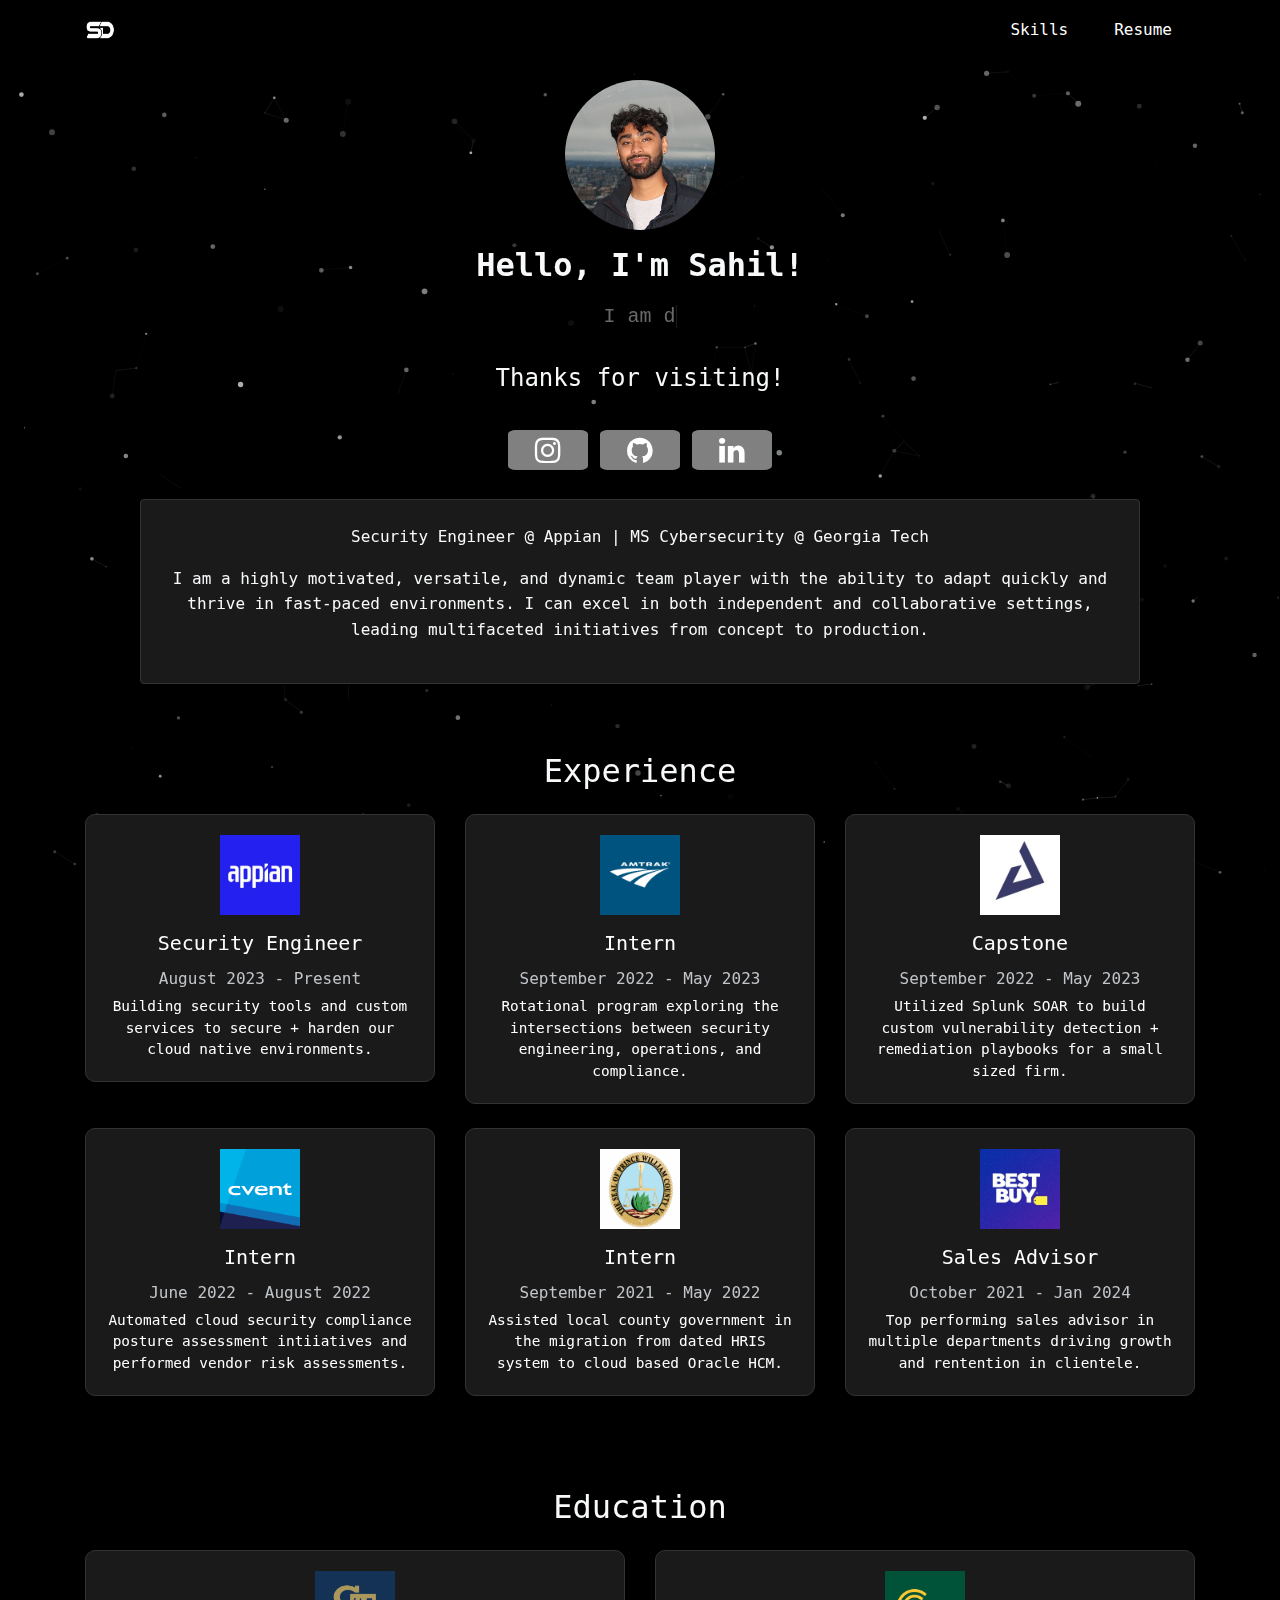
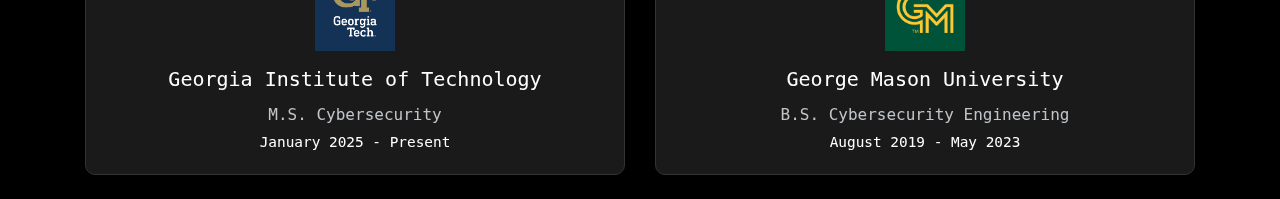
==== index.html @ 2bfe744f "Initial Site Setup" ====
<!DOCTYPE html>
<html lang="en">
   <head>
      <title>Sahil Dharamsi</title>
      <meta charset="UTF-8">
      <meta name="viewport" content="width=device-width, initial-scale=1, shrink-to-fit=yes">
      <link rel="shortcut icon" href="resources/img/jm.jpg">
      <link rel="stylesheet" href="https://stackpath.bootstrapcdn.com/bootstrap/4.3.1/css/bootstrap.min.css" integrity="sha384-ggOyR0iXCbMQv3Xipma34MD+dH/1fQ784/j6cY/iJTQUOhcWr7x9JvoRxT2MZw1T" crossorigin="anonymous">
      <link rel="stylesheet" href="https://cdnjs.cloudflare.com/ajax/libs/font-awesome/4.7.0/css/font-awesome.min.css">
      <link rel="stylesheet" href="resources/css/style.css">
      <script>
         document.addEventListener("DOMContentLoaded", function () {
            fetch("sidebar.html")
               .then(response => response.text())
               .then(data => {
                  document.getElementById("sidebar").innerHTML = data;
               })
               .catch(error => console.error("Error loading sidebar:", error));
         });
      </script>
   </head>
   <body>
      <!-- Sidebar -->
      <div id="sidebar"></div>

      <!-- Particles Background -->
      <div id="particles-js"></div>

      <!-- Main Content -->
      <div class="container-fluid d-flex flex-column align-items-center justify-content-center min-vh-100 text-light">
         <img id="profilepic" src="resources/img/me.jpg" class="rounded-circle img-fluid mb-3" alt="Profile Picture" style="width: 150px; height: 150px;">
         
         <!-- Greeting -->
         <h2 id="hello" class="text-light text-center">Hello, I'm Sahil!</h2>
         <div id="greetingDiv">
            <p id="greeting" class="text-center">
               <a class="typewrite" data-period="2000" data-type='[ "I am dynamic","I am versatile","I am outgoing","I am adaptable","I am strategic"]'>
                  <span class="wrap"></span>
               </a>
            </p>
         </div>

         <!-- Thank You Section -->
         <div class="mt-3 text-center">
            <h4 class="text-light">Thanks for visiting!</h4>
         </div>

         <!-- Social Links -->
         <div class="mt-4 text-center">
            <ul id="socials" class="list-inline">
               <li class="list-inline-item"><a href="https://www.instagram.com/sahildharamsi/" class="fa fa-instagram"></a></li>
               <li class="list-inline-item"><a href="https://github.com/sdharamsi1" class="fa fa-github"></a></li>
               <li class="list-inline-item"><a href="https://www.linkedin.com/in/sahildharamsi/" class="fa fa-linkedin"></a></li>
            </ul>
         </div>

      <!-- About Paragraph Box -->
        <div class="container mt-4">
            <div class="about-box p-4 text-light text-center rounded">
            <p>
                Security Engineer @ Appian | MS Cybersecurity @ Georgia Tech
            </p>
            <p>
                I am a highly motivated, versatile, and dynamic team player with the ability to adapt quickly and thrive in fast-paced environments. I can excel in both independent and collaborative settings, leading multifaceted initiatives from concept to production.
            </p>
            </div>
        </div>

      <!-- Work Experience Section -->
      <div class="container mt-5">
        <h2 class="text-light text-center">Experience</h2>
        <div class="row mt-4">
           <div class="col-md-4 mb-4">
              <div class="card shadow-sm custom-card">
                 <div class="card-body">
                    <img src="resources/img/experiences/appian.jpg" alt="Appian Logo" class="company-logo mb-3">
                    <h5 class="card-title">Security Engineer</h5>
                    <h6 class="card-subtitle mb-2">August 2023 - Present</h6>
                    <p class="card-text">
                       Building security tools and custom services to secure + harden our cloud native environments.
                    </p>
                 </div>
              </div>
           </div>
           <div class="col-md-4 mb-4">
            <div class="card shadow-sm custom-card">
               <div class="card-body">
                  <img src="resources/img/experiences/amtrak.jpg" alt="Amtrak Logo" class="company-logo mb-3">
                  <h5 class="card-title">Intern</h5>
                  <h6 class="card-subtitle mb-2">September 2022 - May 2023</h6>
                  <p class="card-text">
                     Rotational program exploring the intersections between security engineering, operations, and compliance.
                  </p>
               </div>
            </div>
         </div>
           <div class="col-md-4 mb-4">
            <div class="card shadow-sm custom-card">
               <div class="card-body">
                  <img src="resources/img/experiences/avint.jpg" alt="Avint Logo" class="company-logo mb-3">
                  <h5 class="card-title">Capstone</h5>
                  <h6 class="card-subtitle mb-2">September 2022 - May 2023</h6>
                  <p class="card-text">
                     Utilized Splunk SOAR to build custom vulnerability detection + remediation playbooks for a small sized firm.
                  </p>
               </div>
            </div>
         </div>
           <div class="col-md-4 mb-4">
            <div class="card shadow-sm custom-card">
               <div class="card-body">
                  <img src="resources/img/experiences/cvent.jpg" alt="Cvent Logo" class="company-logo mb-3">
                  <h5 class="card-title">Intern</h5>
                  <h6 class="card-subtitle mb-2">June 2022 - August 2022</h6>
                  <p class="card-text">
                     Automated cloud security compliance posture assessment intiiatives and performed vendor risk assessments.
                  </p>
               </div>
            </div>
         </div>
           <div class="col-md-4 mb-4">
            <div class="card shadow-sm custom-card">
               <div class="card-body">
                  <img src="resources/img/experiences/pwc.jpg" alt="PWC Logo" class="company-logo mb-3">
                  <h5 class="card-title">Intern</h5>
                  <h6 class="card-subtitle mb-2">September 2021 - May 2022</h6>
                  <p class="card-text">
                     Assisted local county government in the migration from dated HRIS system to cloud based Oracle HCM.
                  </p>
               </div>
            </div>
         </div>
           <div class="col-md-4 mb-4">
            <div class="card shadow-sm custom-card">
               <div class="card-body">
                  <img src="resources/img/experiences/bestbuy.jpg" alt="Best Buy Logo" class="company-logo mb-3">
                  <h5 class="card-title">Sales Advisor</h5>
                  <h6 class="card-subtitle mb-2">October 2021 - Jan 2024</h6>
                  <p class="card-text">
                     Top performing sales advisor in multiple departments driving growth and rentention in clientele.
                  </p>
               </div>
            </div>
         </div>
        </div>
     </div>

    <!-- Education Section -->
    <div class="container mt-5">
        <h2 class="text-light text-center">Education</h2>
        <div class="row mt-4">
        <div class="col-md-6 mb-4">
            <div class="card shadow-sm custom-card">
                <div class="card-body">
                    <img src="resources/img/education/gt.jpg" alt="Georgia Tech Logo" class="company-logo mb-3">
                    <h5 class="card-title">Georgia Institute of Technology</h5>
                    <h6 class="card-subtitle mb-2">M.S. Cybersecurity</h6>
                    <p class="card-text">January 2025 - Present</p>
                </div>
            </div>
        </div>
        <div class="col-md-6 mb-4">
            <div class="card shadow-sm custom-card">
                <div class="card-body">
                    <img src="resources/img/education/gmu.jpg" alt="George Mason Logo" class="company-logo mb-3">
                    <h5 class="card-title">George Mason University</h5>
                    <h6 class="card-subtitle mb-2">B.S. Cybersecurity Engineering</h6>
                    <p class="card-text">August 2019 - May 2023</p>
                </div>
            </div>
        </div>
        </div>
    </div>

      <!-- Scripts -->
      <script type="text/javascript" src="js/particles.js"></script>
      <script type="text/javascript" src="js/app.js"></script>
      <script src="https://code.jquery.com/jquery-3.3.1.slim.min.js" integrity="sha384-q8i/X+965DzO0rT7abK41JStQIAqVgRVzpbzo5smXKp4YfRvH+8abtTE1Pi6jizo" crossorigin="anonymous"></script>
      <script src="https://cdnjs.cloudflare.com/ajax/libs/popper.js/1.14.7/umd/popper.min.js" integrity="sha384-UO2eT0CpHqdSJQ6hJty5KVphtPhzWj9WO1clHTMGa3JDZwrnQq4sF86dIHNDz0W1" crossorigin="anonymous"></script>
      <script src="https://stackpath.bootstrapcdn.com/bootstrap/4.3.1/js/bootstrap.min.js" integrity="sha384-JjSmVgyd0p3pXB1rRibZUAYoIIy6OrQ6VrjIEaFf/nJGzIxFDsf4x0xIM+B07jRM" crossorigin="anonymous"></script>
   </body>
</html>
---- resources/css/style.css ----
html{
    max-width: 100% !important;
    overflow-x: hidden !important;
}
body{
    padding: 0;
    margin: 0;
    /* background: #1a1a1a; */
    background: #000000;
    overflow: hidden !important;
    max-width: 100% !important;
    max-height: 100% !important;
    color: #c1c5c9;
    font-family: "DejaVu Sans Mono", monospace;
}
#particles-js{
    position: fixed;
    width: 100%;
    height: 100%;
    z-index: -1;
}
#me {
    position: relative;
    margin-top: 30vh; /* Ensure 30% from the top */
    margin-bottom: 20px; /* Add space below */
}

#homeContainer {
    display: flex;
    flex-direction: column;
    align-items: center;
    justify-content: flex-start;
    min-height: 100vh;
    padding-top: 60px; /* Add padding equivalent to the navbar height */
}


.container.mt-5 {
    padding-top: 20px; /* Add space before the next section */
}
#profilepic {
    margin-top: 80px; /* Add more margin on top */
    width: 10%;
    height: 10%;
    min-width: 150px;
    min-height: 150px;
    border: transparent;
    border-radius: 100%;
    margin-left: auto;
    margin-right: auto;
    margin-bottom: 20px;
}

#greetingDiv{
    display: block;
    text-align: center;
}
#greeting {
    margin-top: 10px;
    color: #bdbbbb;
}
@import url('https://fonts.googleapis.com/css?family=Quicksand&display=swap');
.typewrite{
    font-family: 'Quicksand', monospace;
    color: #696969 !important;
    font-size: 125%;
}
@import url('https://fonts.googleapis.com/css?family=Poppins&display=swap');
.navbar {
    background-color: #000000 !important; /* Black background */
    width: 100%; /* Full width */
    height: 60px; /* Height for a slim topbar */
    position: fixed; /* Fixed at the top */
    top: 0;
    left: 0; /* Ensure it starts at the left edge */
    z-index: 1000; /* Place above content */
    border: none; /* Remove unintended borders */
    display: flex; /* Align items horizontally */
    justify-content: space-between; /* Spread items */
    align-items: center; /* Center items vertically */
    padding: 0 20px; /* Add horizontal padding */
}


.navbar-brand {
    display: flex; /* Align the logo and text horizontally */
    align-items: center; /* Vertically center the logo */
    margin: 0; /* Remove margin */
}

.navbar-brand img {
    border-radius: 50%; /* Optional: Make the logo circular */
    margin-right: 10px; /* Space between the logo and text (if any) */
}

nav ul {
    display: flex; /* Arrange navigation links in a row */
    list-style: none; /* Remove bullets */
    padding: 0;
    margin: 0;
}

nav li {
    margin: 0 15px; /* Space between navigation links */
}

.nav-link {
    color: white !important; /* White text color */
    text-decoration: none; /* Remove underline */
    padding: 5px 10px; /* Add padding for clickable area */
    transition: color 0.3s ease, background-color 0.3s ease; /* Smooth hover effects */
}

.nav-link:hover {
    background-color: #1a1a1a; /* Subtle background on hover */
    color: #eaeaea; /* Lighter text color on hover */
    border-radius: 5px; /* Optional: Add rounded corners to hover effect */
}


#hello{
    font-weight: bold;
    font-size: 200%;
}
#socialsBox{
    margin-left: auto;
    margin-right: auto;
    margin-bottom: 0;
}
#aboutMeBox{
    margin-top: 0;
    margin-left: auto;
    margin-right: auto;
    padding-top: 150px;
}
.about-box {
    background-color: #1a1a1a; /* Match the page's overall theme */
    border: 1px solid #333; /* Add a subtle border for definition */
    border-radius: 10px; /* Rounded corners for a polished look */
    max-width: 1000px; /* Limit width for better readability */
    margin: 0 auto; /* Center the box */
    box-shadow: 0 4px 6px rgba(0, 0, 0, 0.2); /* Add a slight shadow */
    font-size: 1rem; /* Adjust font size for readability */
    line-height: 1.6; /* Space out the lines for readability */
}
.fa {
    padding: 5px;
    font-size: 30px;
    width: 80px;
    text-align: center;
    text-decoration: none;
    margin: 5px 2px;
    border-radius: 10%;
}
.fa-x {
    color: white;
    background: #808080;
}
.fa-x:hover{
    color: black;
    background: #1DA1F2 ;
}
.fa-facebook {
    color: white;
    background: #808080;
}
.fa-facebook:hover{
    color: black;
    background: #3b5998 ;
}
.fa-linkedin {
    color: white;
    background: #808080;
}
.fa-linkedin:hover{
    color: black;
    background: #2867b2 ;
}
.fa-instagram {
    background: #808080;
    color: white;
}
.fa-instagram:hover{
    color: black;
    background: #bc2a8d ;
}
.fa-github {
    background: #808080;
    color: white;
}
.fa-github:hover{
    color: black;
    background: black ;
}
#socials{
    list-style-type: none;
}
#socials li{
    display: inline;
    float: left;
}
#socials li a{
    text-align: center;
    text-decoration: none;
}
#socials li a:hover {
    color: white;
    transition: all 0.5s ease;
}
#socials li a:hover {
    transform: translateY(-10px);
}
#newAboutMe{
    list-style-type: none;
    padding-top: 30px;
}
.custom-card {
    background-color: #1a1a1a; /* Match the grey background color */
    border: 1px solid #333; /* Add a subtle border for definition */
    border-radius: 10px; /* Rounded corners */
    color: #c1c5c9; /* Light grey text for readability */
    box-shadow: 0 4px 6px rgba(0, 0, 0, 0.2); /* Subtle shadow */
}

.custom-card .card-title {
    color: #ffffff !important; /* Set the title color to white */
    margin-bottom: 20px;
}
.custom-card .card-text {
    color: #ffffff !important; /* Set text color to white */
    font-size: 0.9rem; /* Reduce font size (adjust as needed) */
    line-height: 1.5; /* Optional: Adjust line spacing for readability */
}
.custom-card .card-body {
    display: flex;
    flex-direction: column; /* Stack elements vertically */
    align-items: center; /* Horizontally center */
    justify-content: center; /* Vertically center */
    text-align: center; /* Center the text */
    padding: 20px; /* Adjust padding for spacing */
}
.company-logo {
    width: 80px; /* Adjust width as needed */
    height: auto; /* Maintain aspect ratio */
    margin-bottom: 10px; /* Space below the logo */
    display: block; /* Center the image in the card */
}
.skill-box {
    background-color: #1a1a1a; /* Match the theme */
    border: 1px solid #333; /* Subtle border */
    border-radius: 10px; /* Rounded corners */
    padding: 10px; /* Spacing inside the box */
    box-shadow: 0 4px 6px rgba(0, 0, 0, 0.2); /* Shadow for depth */
}

.skill-logo {
    width: 50px; /* Fixed width */
    height: 50px; /* Fixed height for uniformity */
    object-fit: contain; /* Ensures the logo scales proportionally without distortion */
    margin-bottom: 5px; /* Space below the logo */
    display: block; /* Ensure it's treated as a block-level element */
    margin-left: auto; /* Center horizontally */
    margin-right: auto; /* Center horizontally */
}

.skill-title {
    font-size: 0.9rem; /* Smaller font for the title */
    color: #ffffff; /* White text */
    margin: 0; /* No extra margin */
    text-align: center; /* Center the text */
}
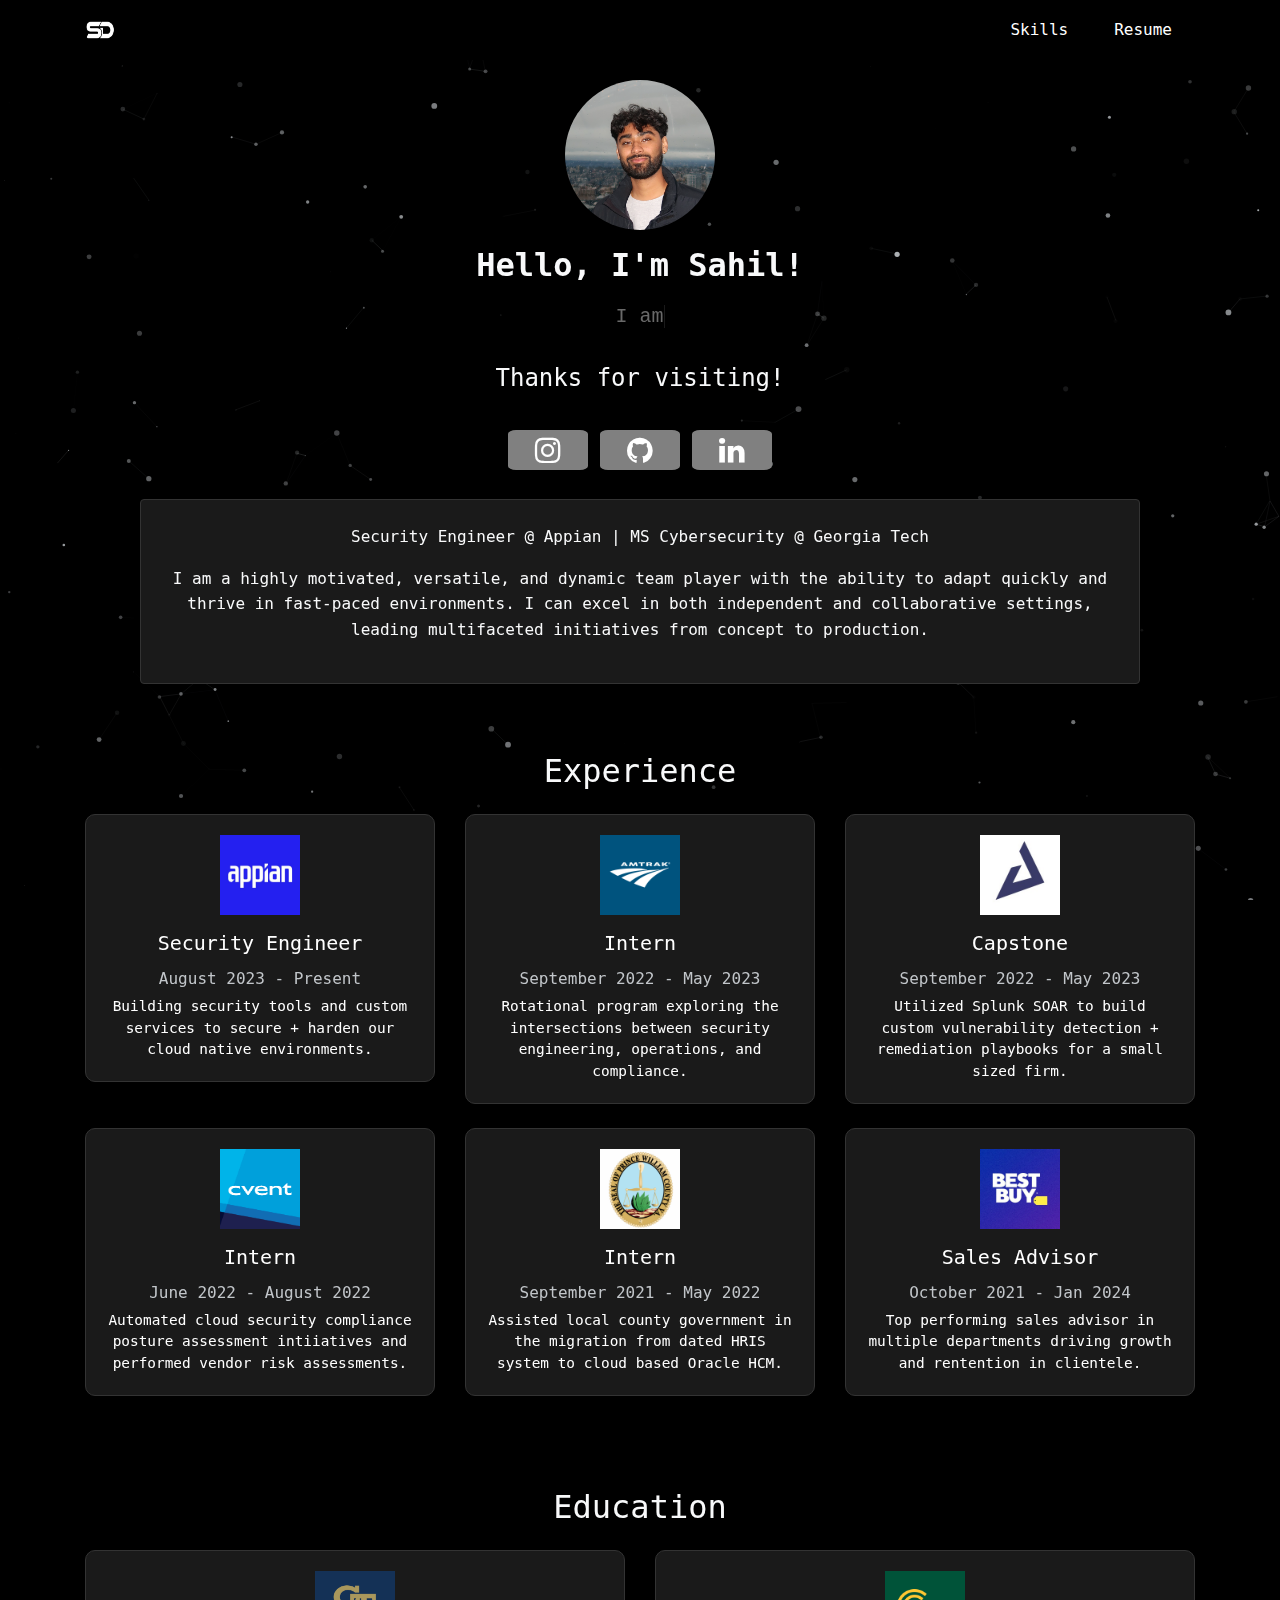
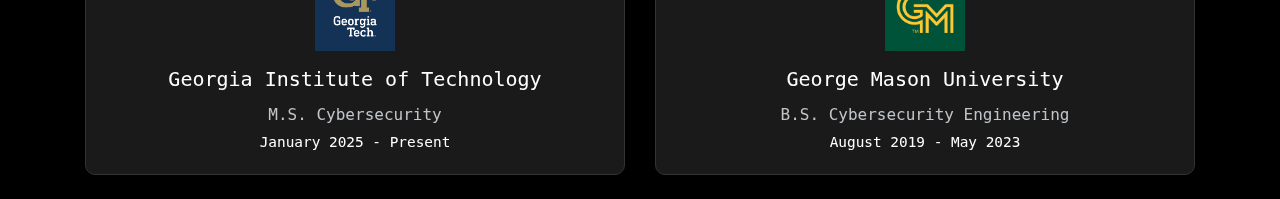
==== commit 6b890723: "Restructure skills.html for clean URL" ====
--- a/index.html
+++ b/index.html
@@ -4,24 +4,24 @@
       <title>Sahil Dharamsi</title>
       <meta charset="UTF-8">
       <meta name="viewport" content="width=device-width, initial-scale=1, shrink-to-fit=yes">
-      <link rel="shortcut icon" href="resources/img/jm.jpg">
+      <link rel="shortcut icon" href="resources/img/sd.jpg">
       <link rel="stylesheet" href="https://stackpath.bootstrapcdn.com/bootstrap/4.3.1/css/bootstrap.min.css" integrity="sha384-ggOyR0iXCbMQv3Xipma34MD+dH/1fQ784/j6cY/iJTQUOhcWr7x9JvoRxT2MZw1T" crossorigin="anonymous">
       <link rel="stylesheet" href="https://cdnjs.cloudflare.com/ajax/libs/font-awesome/4.7.0/css/font-awesome.min.css">
       <link rel="stylesheet" href="resources/css/style.css">
       <script>
          document.addEventListener("DOMContentLoaded", function () {
-            fetch("sidebar.html")
+            fetch("topbar.html")
                .then(response => response.text())
                .then(data => {
-                  document.getElementById("sidebar").innerHTML = data;
+                  document.getElementById("topbar").innerHTML = data;
                })
-               .catch(error => console.error("Error loading sidebar:", error));
+               .catch(error => console.error("Error loading topbar:", error));
          });
       </script>
    </head>
    <body>
       <!-- Sidebar -->
-      <div id="sidebar"></div>
+      <div id="topbar"></div>
 
       <!-- Particles Background -->
       <div id="particles-js"></div>
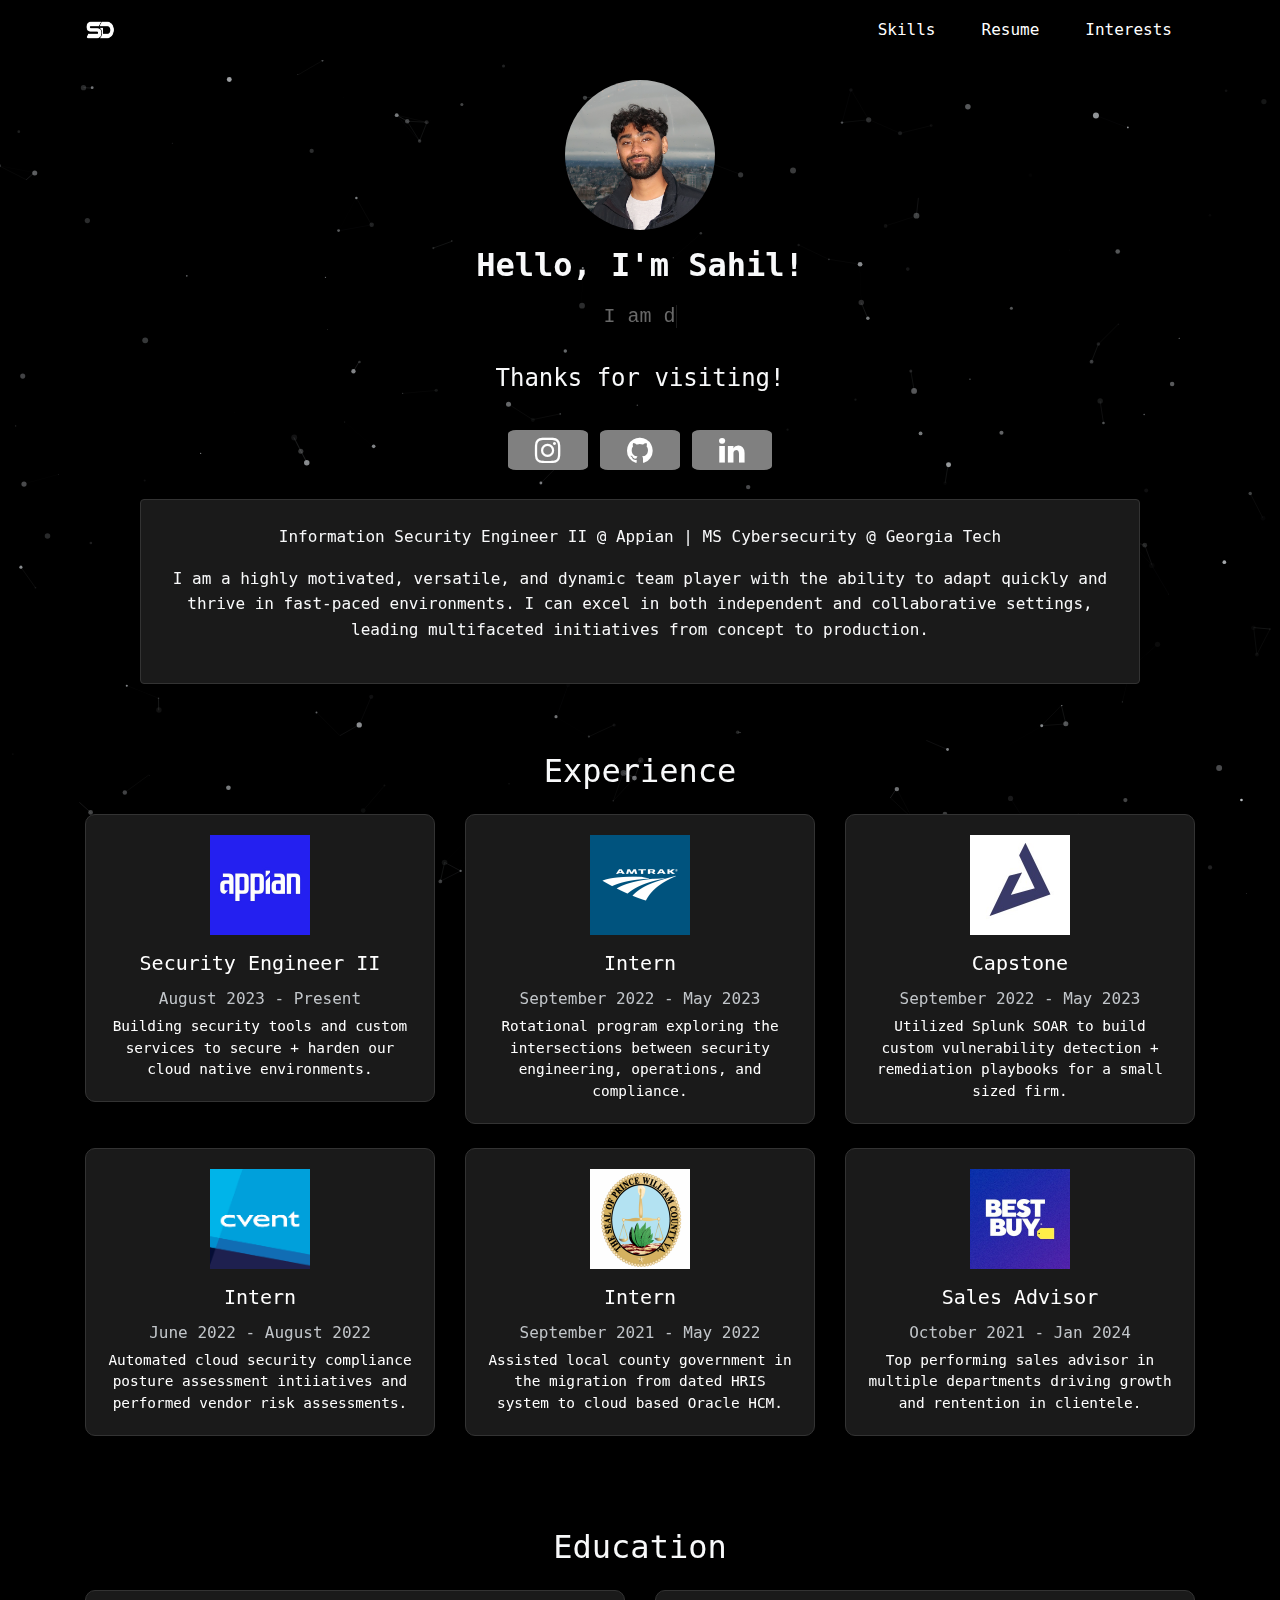
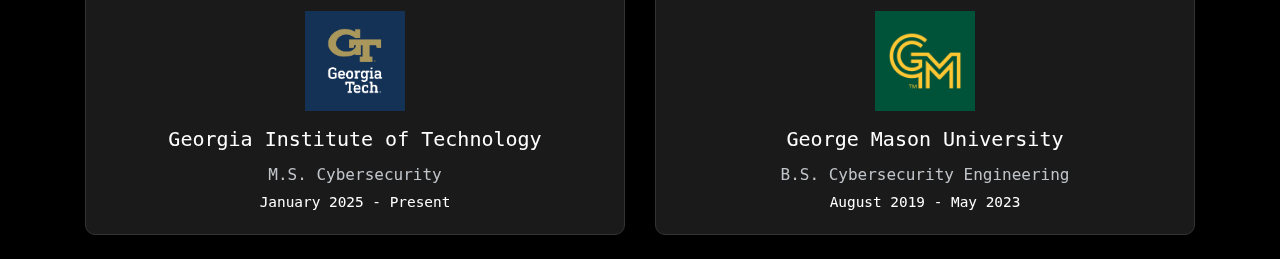
==== commit de977b11: "update-site-for-promo" ====
--- a/index.html
+++ b/index.html
@@ -58,7 +58,7 @@
         <div class="container mt-4">
             <div class="about-box p-4 text-light text-center rounded">
             <p>
-                Security Engineer @ Appian | MS Cybersecurity @ Georgia Tech
+                Information Security Engineer II @ Appian | MS Cybersecurity @ Georgia Tech
             </p>
             <p>
                 I am a highly motivated, versatile, and dynamic team player with the ability to adapt quickly and thrive in fast-paced environments. I can excel in both independent and collaborative settings, leading multifaceted initiatives from concept to production.
@@ -74,7 +74,7 @@
               <div class="card shadow-sm custom-card">
                  <div class="card-body">
                     <img src="resources/img/experiences/appian.jpg" alt="Appian Logo" class="company-logo mb-3">
-                    <h5 class="card-title">Security Engineer</h5>
+                    <h5 class="card-title">Security Engineer II</h5>
                     <h6 class="card-subtitle mb-2">August 2023 - Present</h6>
                     <p class="card-text">
                        Building security tools and custom services to secure + harden our cloud native environments.
--- a/resources/css/style.css
+++ b/resources/css/style.css
@@ -5,7 +5,6 @@
 body{
     padding: 0;
     margin: 0;
-    /* background: #1a1a1a; */
     background: #000000;
     overflow: hidden !important;
     max-width: 100% !important;
@@ -240,8 +239,14 @@
     padding: 20px; /* Adjust padding for spacing */
 }
 .company-logo {
-    width: 80px; /* Adjust width as needed */
-    height: auto; /* Maintain aspect ratio */
+    width: 100px; /* Adjust width as needed */
+    height: 100px; /* Maintain aspect ratio */
+    margin-bottom: 10px; /* Space below the logo */
+    display: block; /* Center the image in the card */
+}
+.interest-logo {
+    width: 150px; /* Adjust width as needed */
+    height: 150px; /* Maintain aspect ratio */
     margin-bottom: 10px; /* Space below the logo */
     display: block; /* Center the image in the card */
 }
